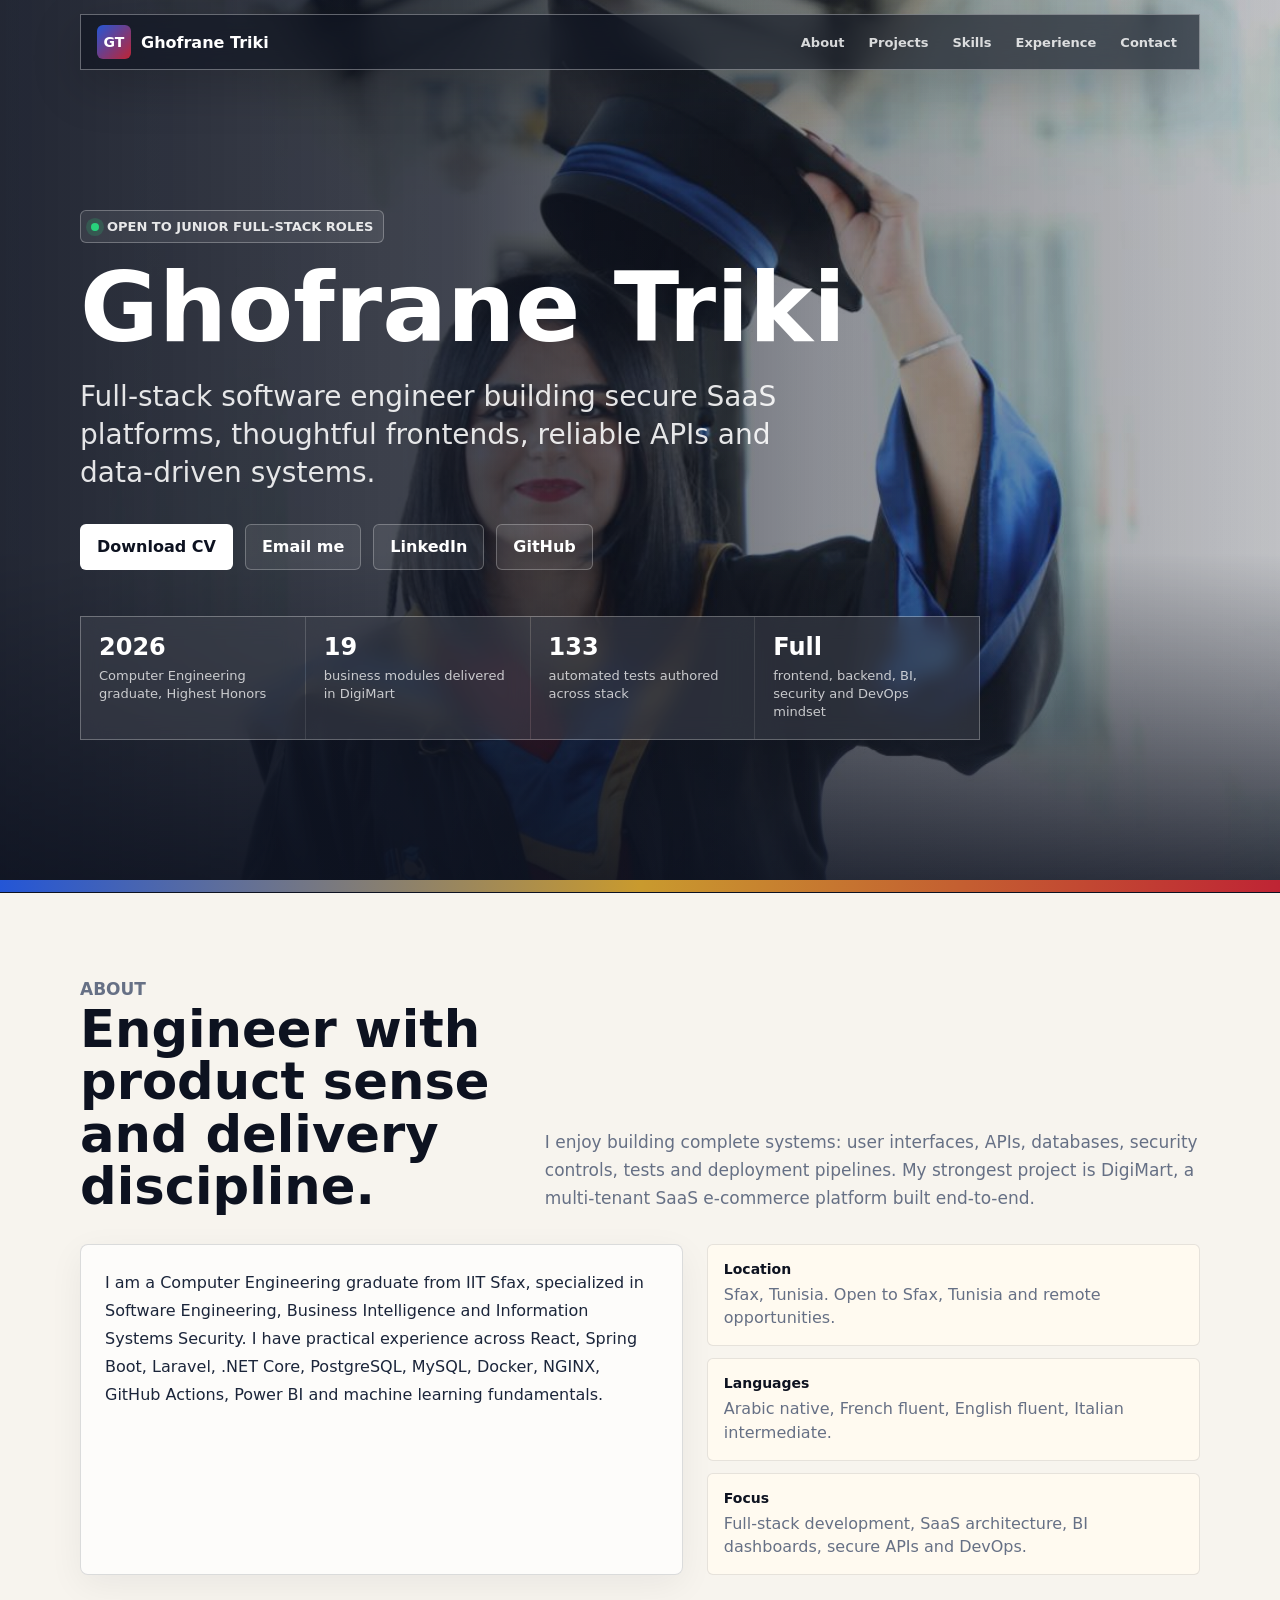
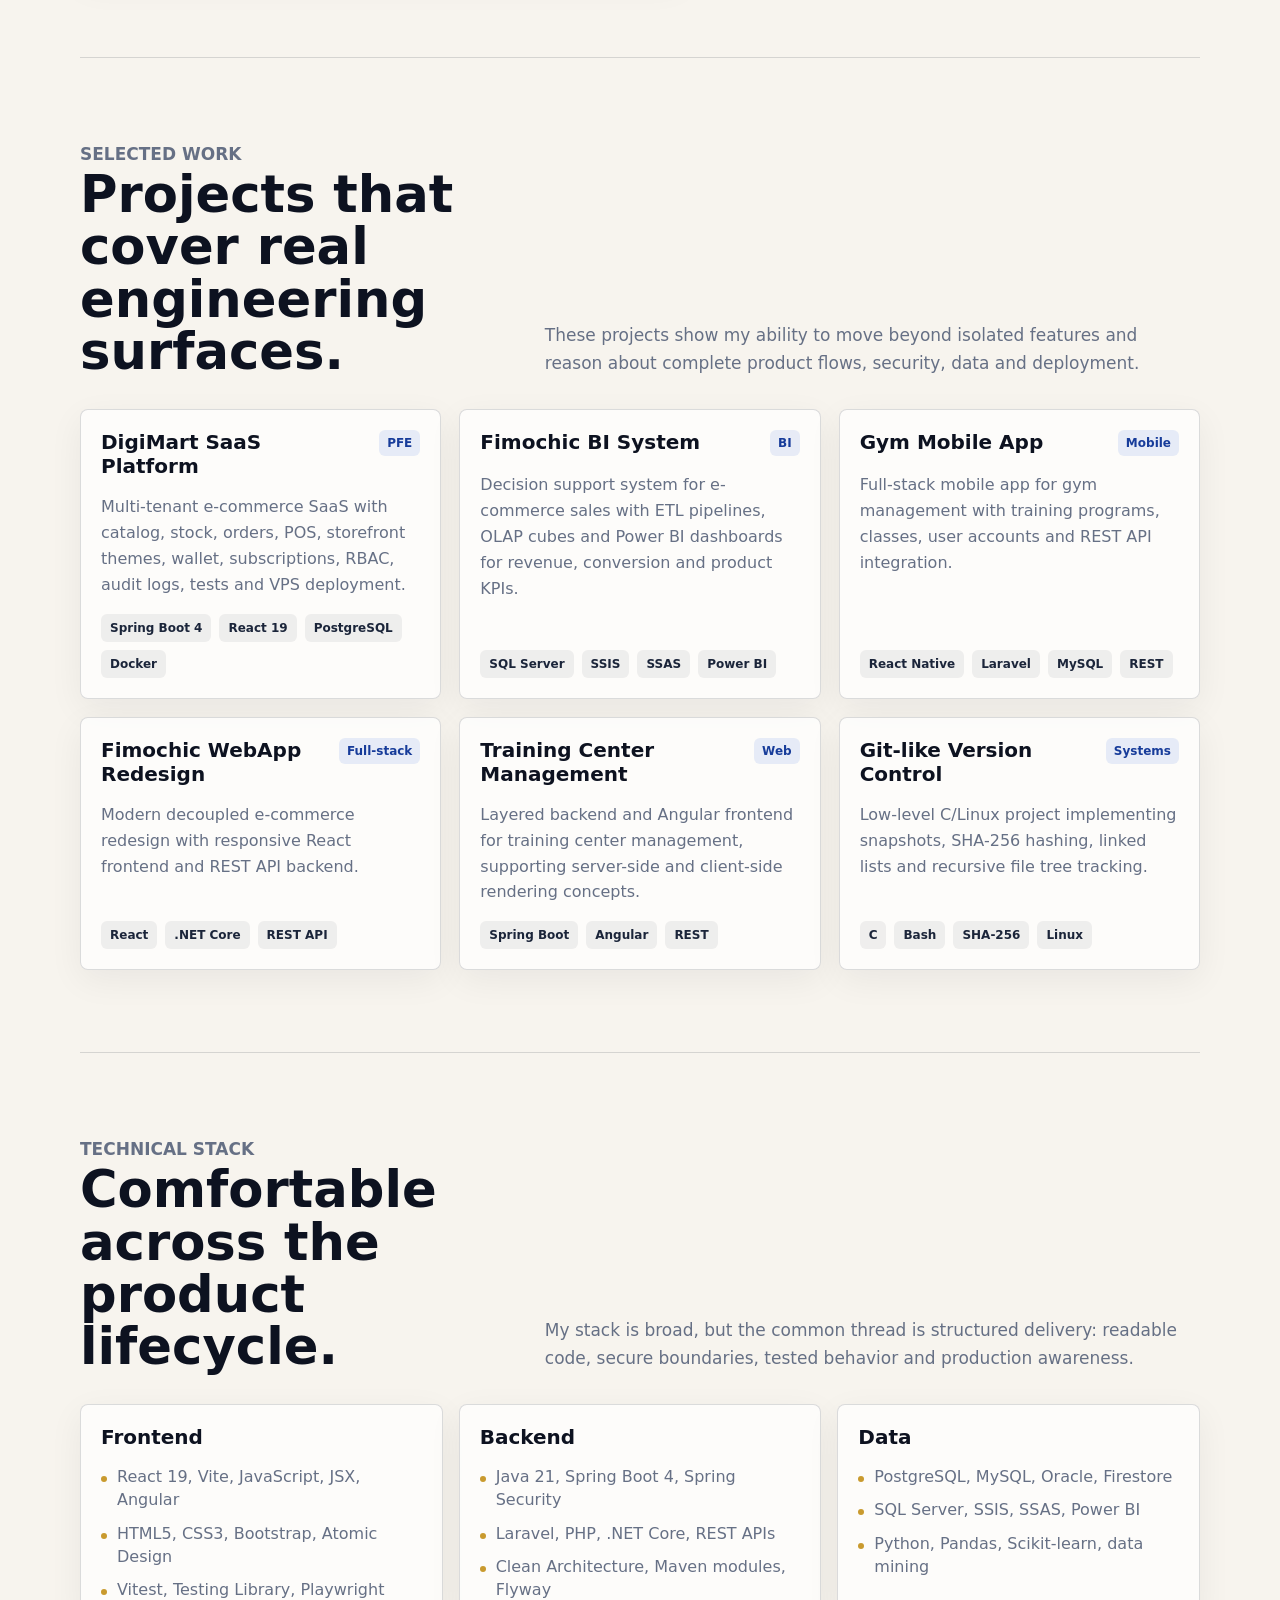
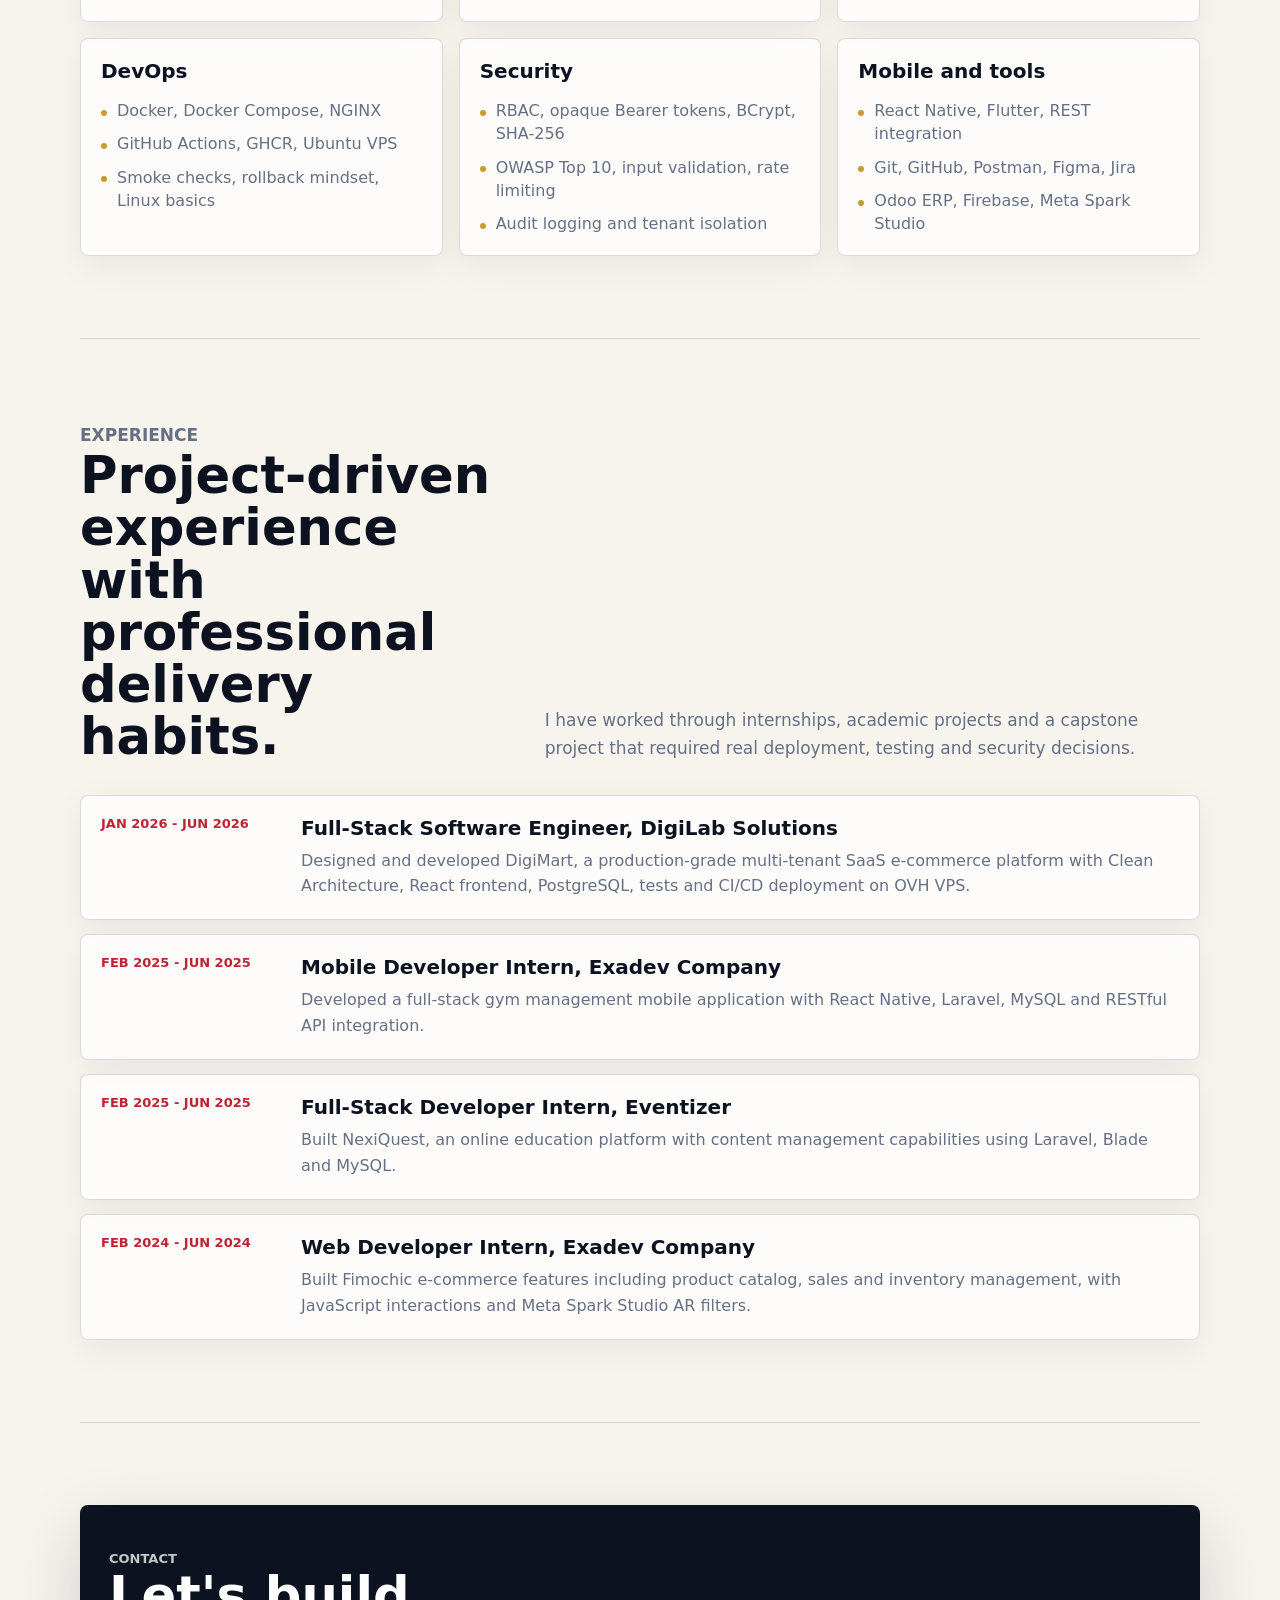
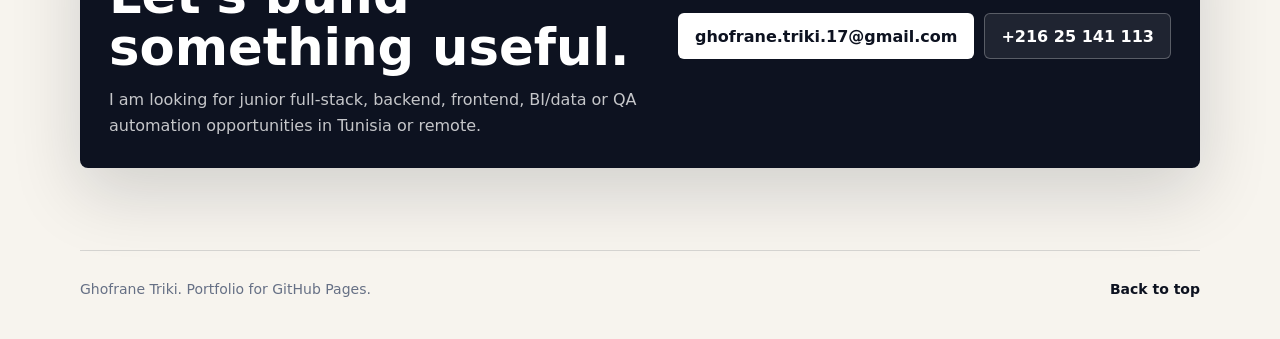
==== index.html @ a8ff37c8 "Redesign portfolio for GitHub Pages" ====
<!DOCTYPE html>
<html lang="en">
<head>
  <meta charset="utf-8">
  <meta name="viewport" content="width=device-width, initial-scale=1">
  <meta name="description" content="Portfolio of Ghofrane Triki, full-stack software engineer specializing in React, Spring Boot, Laravel, BI, security and DevOps.">
  <meta name="theme-color" content="#0d1220">
  <title>Ghofrane Triki | Full-Stack Software Engineer</title>
  <style>
    :root {
      --ink: #0d1220;
      --ink-soft: #1b253a;
      --paper: #f7f4ee;
      --paper-strong: #fffaf0;
      --muted: #667085;
      --line: rgba(13, 18, 32, 0.14);
      --blue: #2456d6;
      --red: #bf2434;
      --gold: #c99a2e;
      --green: #13795b;
      --white: #ffffff;
      --shadow: 0 24px 70px rgba(13, 18, 32, 0.16);
      --radius: 8px;
      color-scheme: light;
      scroll-behavior: smooth;
    }

    * { box-sizing: border-box; }

    body {
      margin: 0;
      font-family: Inter, ui-sans-serif, system-ui, -apple-system, BlinkMacSystemFont, "Segoe UI", sans-serif;
      color: var(--ink);
      background: var(--paper);
      letter-spacing: 0;
      overflow-wrap: break-word;
    }

    a { color: inherit; text-decoration: none; }

    img { max-width: 100%; display: block; }

    .skip-link {
      position: fixed;
      left: 16px;
      top: -60px;
      z-index: 1000;
      background: var(--ink);
      color: var(--white);
      padding: 10px 14px;
      border-radius: 6px;
      transition: top 160ms ease;
    }

    .skip-link:focus { top: 16px; }

    .topbar {
      position: fixed;
      inset: 0 0 auto 0;
      z-index: 50;
      display: flex;
      justify-content: center;
      padding: 14px 18px;
      pointer-events: none;
    }

    .nav {
      width: min(1120px, 100%);
      display: flex;
      align-items: center;
      justify-content: space-between;
      gap: 14px;
      padding: 10px 12px 10px 16px;
      border: 1px solid rgba(255, 255, 255, 0.34);
      background: rgba(13, 18, 32, 0.62);
      backdrop-filter: blur(18px);
      color: var(--white);
      box-shadow: 0 16px 50px rgba(0, 0, 0, 0.18);
      pointer-events: auto;
    }

    .brand {
      display: flex;
      align-items: center;
      gap: 10px;
      font-weight: 800;
      min-width: 0;
    }

    .brand-mark {
      width: 34px;
      height: 34px;
      display: grid;
      place-items: center;
      border-radius: 6px;
      background: linear-gradient(135deg, var(--blue), var(--red));
      color: var(--white);
      font-size: 14px;
      letter-spacing: 0;
      flex: 0 0 auto;
    }

    .brand span:last-child {
      overflow: hidden;
      text-overflow: ellipsis;
      white-space: nowrap;
    }

    .nav-links {
      display: flex;
      align-items: center;
      gap: 4px;
      flex-wrap: wrap;
      justify-content: flex-end;
    }

    .nav-links a {
      font-size: 13px;
      font-weight: 700;
      color: rgba(255, 255, 255, 0.82);
      padding: 9px 10px;
      border-radius: 6px;
    }

    .nav-links a:hover,
    .nav-links a:focus-visible {
      color: var(--white);
      background: rgba(255, 255, 255, 0.12);
      outline: none;
    }

    .hero {
      min-height: 88vh;
      display: grid;
      align-items: end;
      position: relative;
      overflow: hidden;
      color: var(--white);
      isolation: isolate;
      background: var(--ink);
    }

    .hero::before {
      content: "";
      position: absolute;
      inset: 0;
      z-index: -2;
      background:
        linear-gradient(90deg, rgba(13, 18, 32, 0.90) 0%, rgba(13, 18, 32, 0.76) 36%, rgba(13, 18, 32, 0.42) 64%, rgba(13, 18, 32, 0.18) 100%),
        linear-gradient(0deg, rgba(13, 18, 32, 0.86) 0%, rgba(13, 18, 32, 0.10) 38%),
        url("assets/ghofrane-triki-profile.jpeg") center 30% / cover no-repeat;
    }

    .hero::after {
      content: "";
      position: absolute;
      inset: auto 0 0;
      height: 12px;
      z-index: -1;
      background: linear-gradient(90deg, var(--blue), var(--gold), var(--red));
    }

    .hero-inner {
      width: min(1120px, calc(100% - 36px));
      margin: 0 auto;
      padding: 128px 0 70px;
    }

    .eyebrow {
      display: inline-flex;
      align-items: center;
      gap: 8px;
      margin: 0 0 20px;
      padding: 8px 10px;
      border: 1px solid rgba(255, 255, 255, 0.28);
      background: rgba(255, 255, 255, 0.08);
      border-radius: 6px;
      font-size: 13px;
      font-weight: 800;
      text-transform: uppercase;
      color: rgba(255, 255, 255, 0.88);
    }

    .status-dot {
      width: 8px;
      height: 8px;
      background: #28d17c;
      border-radius: 99px;
      box-shadow: 0 0 0 5px rgba(40, 209, 124, 0.18);
    }

    h1 {
      margin: 0;
      max-width: 880px;
      font-size: clamp(42px, 8vw, 96px);
      line-height: 0.95;
      letter-spacing: 0;
    }

    .hero-subtitle {
      max-width: 720px;
      margin: 24px 0 0;
      font-size: clamp(18px, 2.4vw, 28px);
      line-height: 1.35;
      color: rgba(255, 255, 255, 0.88);
    }

    .hero-actions {
      display: flex;
      flex-wrap: wrap;
      gap: 12px;
      margin-top: 32px;
    }

    .button {
      display: inline-flex;
      align-items: center;
      justify-content: center;
      gap: 9px;
      min-height: 46px;
      padding: 12px 16px;
      border-radius: 6px;
      font-weight: 800;
      border: 1px solid transparent;
      transition: transform 160ms ease, background 160ms ease, border-color 160ms ease;
    }

    .button:hover { transform: translateY(-2px); }

    .button.primary {
      background: var(--white);
      color: var(--ink);
    }

    .button.secondary {
      background: rgba(255, 255, 255, 0.08);
      color: var(--white);
      border-color: rgba(255, 255, 255, 0.26);
    }

    .metrics {
      display: grid;
      grid-template-columns: repeat(4, minmax(0, 1fr));
      gap: 1px;
      background: rgba(255, 255, 255, 0.20);
      margin-top: 46px;
      max-width: 900px;
      border: 1px solid rgba(255, 255, 255, 0.18);
    }

    .metric {
      padding: 18px;
      background: rgba(13, 18, 32, 0.42);
      backdrop-filter: blur(10px);
    }

    .metric strong {
      display: block;
      font-size: 24px;
      line-height: 1;
    }

    .metric span {
      display: block;
      margin-top: 8px;
      color: rgba(255, 255, 255, 0.74);
      font-size: 13px;
      line-height: 1.4;
    }

    main {
      width: min(1120px, calc(100% - 36px));
      margin: 0 auto;
    }

    section {
      padding: 82px 0;
      border-bottom: 1px solid var(--line);
    }

    .section-head {
      display: grid;
      grid-template-columns: minmax(0, 0.8fr) minmax(0, 1.2fr);
      gap: 28px;
      align-items: end;
      margin-bottom: 32px;
    }

    .section-label {
      margin: 0 0 10px;
      color: var(--red);
      font-size: 13px;
      font-weight: 900;
      text-transform: uppercase;
    }

    h2 {
      margin: 0;
      font-size: clamp(30px, 4vw, 52px);
      line-height: 1.02;
      letter-spacing: 0;
    }

    .section-head p {
      margin: 0;
      color: var(--muted);
      font-size: 17px;
      line-height: 1.65;
    }

    .about-grid {
      display: grid;
      grid-template-columns: 1.1fr 0.9fr;
      gap: 24px;
      align-items: stretch;
    }

    .panel,
    .project-card,
    .timeline-item,
    .skill-block,
    .contact-panel {
      background: rgba(255, 255, 255, 0.72);
      border: 1px solid var(--line);
      border-radius: var(--radius);
      box-shadow: 0 10px 35px rgba(13, 18, 32, 0.06);
    }

    .panel { padding: 24px; }

    .panel p {
      margin: 0;
      color: var(--ink-soft);
      line-height: 1.75;
      font-size: 16px;
    }

    .quick-facts {
      display: grid;
      gap: 12px;
      margin: 0;
      padding: 0;
      list-style: none;
    }

    .quick-facts li {
      display: grid;
      gap: 6px;
      padding: 16px;
      border: 1px solid rgba(13, 18, 32, 0.10);
      border-radius: 6px;
      background: var(--paper-strong);
    }

    .quick-facts strong { font-size: 14px; }
    .quick-facts span { color: var(--muted); line-height: 1.45; }

    .project-grid {
      display: grid;
      grid-template-columns: repeat(3, minmax(0, 1fr));
      gap: 18px;
    }

    .project-card {
      padding: 20px;
      min-height: 100%;
      display: flex;
      flex-direction: column;
      gap: 16px;
    }

    .project-top {
      display: flex;
      align-items: flex-start;
      justify-content: space-between;
      gap: 14px;
    }

    .project-card h3,
    .skill-block h3,
    .timeline-item h3 {
      margin: 0;
      font-size: 20px;
      line-height: 1.2;
    }

    .tag {
      display: inline-flex;
      align-items: center;
      padding: 6px 8px;
      border-radius: 6px;
      background: rgba(36, 86, 214, 0.10);
      color: #173c9a;
      font-size: 12px;
      font-weight: 900;
      white-space: nowrap;
    }

    .project-card p {
      margin: 0;
      color: var(--muted);
      line-height: 1.62;
      flex: 1;
    }

    .chips {
      display: flex;
      flex-wrap: wrap;
      gap: 8px;
    }

    .chip {
      padding: 7px 9px;
      border-radius: 6px;
      background: rgba(13, 18, 32, 0.06);
      color: var(--ink-soft);
      font-size: 12px;
      font-weight: 800;
    }

    .skills-grid {
      display: grid;
      grid-template-columns: repeat(3, minmax(0, 1fr));
      gap: 16px;
    }

    .skill-block {
      padding: 20px;
    }

    .skill-block ul {
      margin: 16px 0 0;
      padding: 0;
      list-style: none;
      display: grid;
      gap: 10px;
    }

    .skill-block li {
      color: var(--muted);
      line-height: 1.45;
      padding-left: 16px;
      position: relative;
    }

    .skill-block li::before {
      content: "";
      position: absolute;
      left: 0;
      top: 0.68em;
      width: 6px;
      height: 6px;
      border-radius: 99px;
      background: var(--gold);
    }

    .timeline {
      display: grid;
      gap: 14px;
    }

    .timeline-item {
      display: grid;
      grid-template-columns: 180px 1fr;
      gap: 20px;
      padding: 20px;
    }

    .timeline-date {
      color: var(--red);
      font-weight: 900;
      font-size: 13px;
      text-transform: uppercase;
    }

    .timeline-item p {
      margin: 8px 0 0;
      color: var(--muted);
      line-height: 1.62;
    }

    .contact-panel {
      padding: 28px;
      display: grid;
      grid-template-columns: 1fr auto;
      gap: 24px;
      align-items: center;
      background: var(--ink);
      color: var(--white);
      box-shadow: var(--shadow);
    }

    .contact-panel h2 { color: var(--white); }

    .contact-panel p {
      margin: 14px 0 0;
      color: rgba(255, 255, 255, 0.76);
      line-height: 1.62;
    }

    .contact-links {
      display: flex;
      flex-wrap: wrap;
      justify-content: flex-end;
      gap: 10px;
    }

    footer {
      width: min(1120px, calc(100% - 36px));
      margin: 0 auto;
      padding: 30px 0 42px;
      color: var(--muted);
      font-size: 14px;
      display: flex;
      justify-content: space-between;
      gap: 14px;
      flex-wrap: wrap;
    }

    .back-to-top {
      color: var(--ink);
      font-weight: 800;
    }

    @media (max-width: 900px) {
      .nav { align-items: flex-start; }
      .nav-links a { padding: 8px; }
      .metrics,
      .project-grid,
      .skills-grid,
      .about-grid,
      .section-head,
      .contact-panel {
        grid-template-columns: 1fr;
      }
      .contact-links { justify-content: flex-start; }
      .timeline-item { grid-template-columns: 1fr; }
    }

    @media (max-width: 640px) {
      .topbar { padding: 10px; }
      .nav-links { display: none; }
      .hero { min-height: 86vh; }
      .hero-inner {
        width: calc(100vw - 36px);
        max-width: calc(100vw - 36px);
        padding-top: 104px;
      }
      .hero-subtitle {
        max-width: 320px;
        font-size: 17px;
      }
      .metrics { grid-template-columns: 1fr; }
      section { padding: 58px 0; }
      .button { width: 100%; }
      .hero-actions { width: 100%; }
    }
  </style>
</head>
<body>
  <a class="skip-link" href="#main">Skip to content</a>

  <header class="topbar" aria-label="Primary navigation">
    <nav class="nav">
      <a class="brand" href="#top" aria-label="Ghofrane Triki home">
        <span class="brand-mark">GT</span>
        <span>Ghofrane Triki</span>
      </a>
      <div class="nav-links">
        <a href="#about">About</a>
        <a href="#projects">Projects</a>
        <a href="#skills">Skills</a>
        <a href="#experience">Experience</a>
        <a href="#contact">Contact</a>
      </div>
    </nav>
  </header>

  <section id="top" class="hero" aria-label="Portfolio hero">
    <div class="hero-inner">
      <p class="eyebrow"><span class="status-dot" aria-hidden="true"></span> Open to junior full-stack roles</p>
      <h1>Ghofrane Triki</h1>
      <p class="hero-subtitle">
        Full-stack software engineer building secure SaaS platforms, thoughtful frontends, reliable APIs and data-driven systems.
      </p>
      <div class="hero-actions">
        <a class="button primary" href="assets/Ghofrane_Triki_CV.pdf" download>Download CV</a>
        <a class="button secondary" href="mailto:ghofrane.triki.17@gmail.com">Email me</a>
        <a class="button secondary" href="https://www.linkedin.com/in/ghofrane-triki" target="_blank" rel="noreferrer">LinkedIn</a>
        <a class="button secondary" href="https://github.com/ghofranetriki17" target="_blank" rel="noreferrer">GitHub</a>
      </div>
      <div class="metrics">
        <div class="metric"><strong>2026</strong><span>Computer Engineering graduate, Highest Honors</span></div>
        <div class="metric"><strong>19</strong><span>business modules delivered in DigiMart</span></div>
        <div class="metric"><strong>133</strong><span>automated tests authored across stack</span></div>
        <div class="metric"><strong>Full</strong><span>frontend, backend, BI, security and DevOps mindset</span></div>
      </div>
    </div>
  </section>

  <main id="main">
    <section id="about">
      <div class="section-head">
        <div>
          <p class="section-label">About</p>
          <h2>Engineer with product sense and delivery discipline.</h2>
        </div>
        <p>
          I enjoy building complete systems: user interfaces, APIs, databases, security controls, tests and deployment pipelines. My strongest project is DigiMart, a multi-tenant SaaS e-commerce platform built end-to-end.
        </p>
      </div>
      <div class="about-grid">
        <article class="panel">
          <p>
            I am a Computer Engineering graduate from IIT Sfax, specialized in Software Engineering, Business Intelligence and Information Systems Security. I have practical experience across React, Spring Boot, Laravel, .NET Core, PostgreSQL, MySQL, Docker, NGINX, GitHub Actions, Power BI and machine learning fundamentals.
          </p>
        </article>
        <ul class="quick-facts">
          <li><strong>Location</strong><span>Sfax, Tunisia. Open to Sfax, Tunisia and remote opportunities.</span></li>
          <li><strong>Languages</strong><span>Arabic native, French fluent, English fluent, Italian intermediate.</span></li>
          <li><strong>Focus</strong><span>Full-stack development, SaaS architecture, BI dashboards, secure APIs and DevOps.</span></li>
        </ul>
      </div>
    </section>

    <section id="projects">
      <div class="section-head">
        <div>
          <p class="section-label">Selected work</p>
          <h2>Projects that cover real engineering surfaces.</h2>
        </div>
        <p>
          These projects show my ability to move beyond isolated features and reason about complete product flows, security, data and deployment.
        </p>
      </div>
      <div class="project-grid">
        <article class="project-card">
          <div class="project-top">
            <h3>DigiMart SaaS Platform</h3>
            <span class="tag">PFE</span>
          </div>
          <p>Multi-tenant e-commerce SaaS with catalog, stock, orders, POS, storefront themes, wallet, subscriptions, RBAC, audit logs, tests and VPS deployment.</p>
          <div class="chips">
            <span class="chip">Spring Boot 4</span><span class="chip">React 19</span><span class="chip">PostgreSQL</span><span class="chip">Docker</span>
          </div>
        </article>
        <article class="project-card">
          <div class="project-top">
            <h3>Fimochic BI System</h3>
            <span class="tag">BI</span>
          </div>
          <p>Decision support system for e-commerce sales with ETL pipelines, OLAP cubes and Power BI dashboards for revenue, conversion and product KPIs.</p>
          <div class="chips">
            <span class="chip">SQL Server</span><span class="chip">SSIS</span><span class="chip">SSAS</span><span class="chip">Power BI</span>
          </div>
        </article>
        <article class="project-card">
          <div class="project-top">
            <h3>Gym Mobile App</h3>
            <span class="tag">Mobile</span>
          </div>
          <p>Full-stack mobile app for gym management with training programs, classes, user accounts and REST API integration.</p>
          <div class="chips">
            <span class="chip">React Native</span><span class="chip">Laravel</span><span class="chip">MySQL</span><span class="chip">REST</span>
          </div>
        </article>
        <article class="project-card">
          <div class="project-top">
            <h3>Fimochic WebApp Redesign</h3>
            <span class="tag">Full-stack</span>
          </div>
          <p>Modern decoupled e-commerce redesign with responsive React frontend and REST API backend.</p>
          <div class="chips">
            <span class="chip">React</span><span class="chip">.NET Core</span><span class="chip">REST API</span>
          </div>
        </article>
        <article class="project-card">
          <div class="project-top">
            <h3>Training Center Management</h3>
            <span class="tag">Web</span>
          </div>
          <p>Layered backend and Angular frontend for training center management, supporting server-side and client-side rendering concepts.</p>
          <div class="chips">
            <span class="chip">Spring Boot</span><span class="chip">Angular</span><span class="chip">REST</span>
          </div>
        </article>
        <article class="project-card">
          <div class="project-top">
            <h3>Git-like Version Control</h3>
            <span class="tag">Systems</span>
          </div>
          <p>Low-level C/Linux project implementing snapshots, SHA-256 hashing, linked lists and recursive file tree tracking.</p>
          <div class="chips">
            <span class="chip">C</span><span class="chip">Bash</span><span class="chip">SHA-256</span><span class="chip">Linux</span>
          </div>
        </article>
      </div>
    </section>

    <section id="skills">
      <div class="section-head">
        <div>
          <p class="section-label">Technical stack</p>
          <h2>Comfortable across the product lifecycle.</h2>
        </div>
        <p>
          My stack is broad, but the common thread is structured delivery: readable code, secure boundaries, tested behavior and production awareness.
        </p>
      </div>
      <div class="skills-grid">
        <article class="skill-block">
          <h3>Frontend</h3>
          <ul>
            <li>React 19, Vite, JavaScript, JSX, Angular</li>
            <li>HTML5, CSS3, Bootstrap, Atomic Design</li>
            <li>Vitest, Testing Library, Playwright</li>
          </ul>
        </article>
        <article class="skill-block">
          <h3>Backend</h3>
          <ul>
            <li>Java 21, Spring Boot 4, Spring Security</li>
            <li>Laravel, PHP, .NET Core, REST APIs</li>
            <li>Clean Architecture, Maven modules, Flyway</li>
          </ul>
        </article>
        <article class="skill-block">
          <h3>Data</h3>
          <ul>
            <li>PostgreSQL, MySQL, Oracle, Firestore</li>
            <li>SQL Server, SSIS, SSAS, Power BI</li>
            <li>Python, Pandas, Scikit-learn, data mining</li>
          </ul>
        </article>
        <article class="skill-block">
          <h3>DevOps</h3>
          <ul>
            <li>Docker, Docker Compose, NGINX</li>
            <li>GitHub Actions, GHCR, Ubuntu VPS</li>
            <li>Smoke checks, rollback mindset, Linux basics</li>
          </ul>
        </article>
        <article class="skill-block">
          <h3>Security</h3>
          <ul>
            <li>RBAC, opaque Bearer tokens, BCrypt, SHA-256</li>
            <li>OWASP Top 10, input validation, rate limiting</li>
            <li>Audit logging and tenant isolation</li>
          </ul>
        </article>
        <article class="skill-block">
          <h3>Mobile and tools</h3>
          <ul>
            <li>React Native, Flutter, REST integration</li>
            <li>Git, GitHub, Postman, Figma, Jira</li>
            <li>Odoo ERP, Firebase, Meta Spark Studio</li>
          </ul>
        </article>
      </div>
    </section>

    <section id="experience">
      <div class="section-head">
        <div>
          <p class="section-label">Experience</p>
          <h2>Project-driven experience with professional delivery habits.</h2>
        </div>
        <p>
          I have worked through internships, academic projects and a capstone project that required real deployment, testing and security decisions.
        </p>
      </div>
      <div class="timeline">
        <article class="timeline-item">
          <div class="timeline-date">Jan 2026 - Jun 2026</div>
          <div>
            <h3>Full-Stack Software Engineer, DigiLab Solutions</h3>
            <p>Designed and developed DigiMart, a production-grade multi-tenant SaaS e-commerce platform with Clean Architecture, React frontend, PostgreSQL, tests and CI/CD deployment on OVH VPS.</p>
          </div>
        </article>
        <article class="timeline-item">
          <div class="timeline-date">Feb 2025 - Jun 2025</div>
          <div>
            <h3>Mobile Developer Intern, Exadev Company</h3>
            <p>Developed a full-stack gym management mobile application with React Native, Laravel, MySQL and RESTful API integration.</p>
          </div>
        </article>
        <article class="timeline-item">
          <div class="timeline-date">Feb 2025 - Jun 2025</div>
          <div>
            <h3>Full-Stack Developer Intern, Eventizer</h3>
            <p>Built NexiQuest, an online education platform with content management capabilities using Laravel, Blade and MySQL.</p>
          </div>
        </article>
        <article class="timeline-item">
          <div class="timeline-date">Feb 2024 - Jun 2024</div>
          <div>
            <h3>Web Developer Intern, Exadev Company</h3>
            <p>Built Fimochic e-commerce features including product catalog, sales and inventory management, with JavaScript interactions and Meta Spark Studio AR filters.</p>
          </div>
        </article>
      </div>
    </section>

    <section id="contact">
      <div class="contact-panel">
        <div>
          <p class="section-label">Contact</p>
          <h2>Let's build something useful.</h2>
          <p>I am looking for junior full-stack, backend, frontend, BI/data or QA automation opportunities in Tunisia or remote.</p>
        </div>
        <div class="contact-links">
          <a class="button primary" href="mailto:ghofrane.triki.17@gmail.com">ghofrane.triki.17@gmail.com</a>
          <a class="button secondary" href="tel:+21625141113">+216&nbsp;25&nbsp;141&nbsp;113</a>
        </div>
      </div>
    </section>
  </main>

  <footer>
    <span>Ghofrane Triki. Portfolio for GitHub Pages.</span>
    <a class="back-to-top" href="#top">Back to top</a>
  </footer>
</body>
</html>
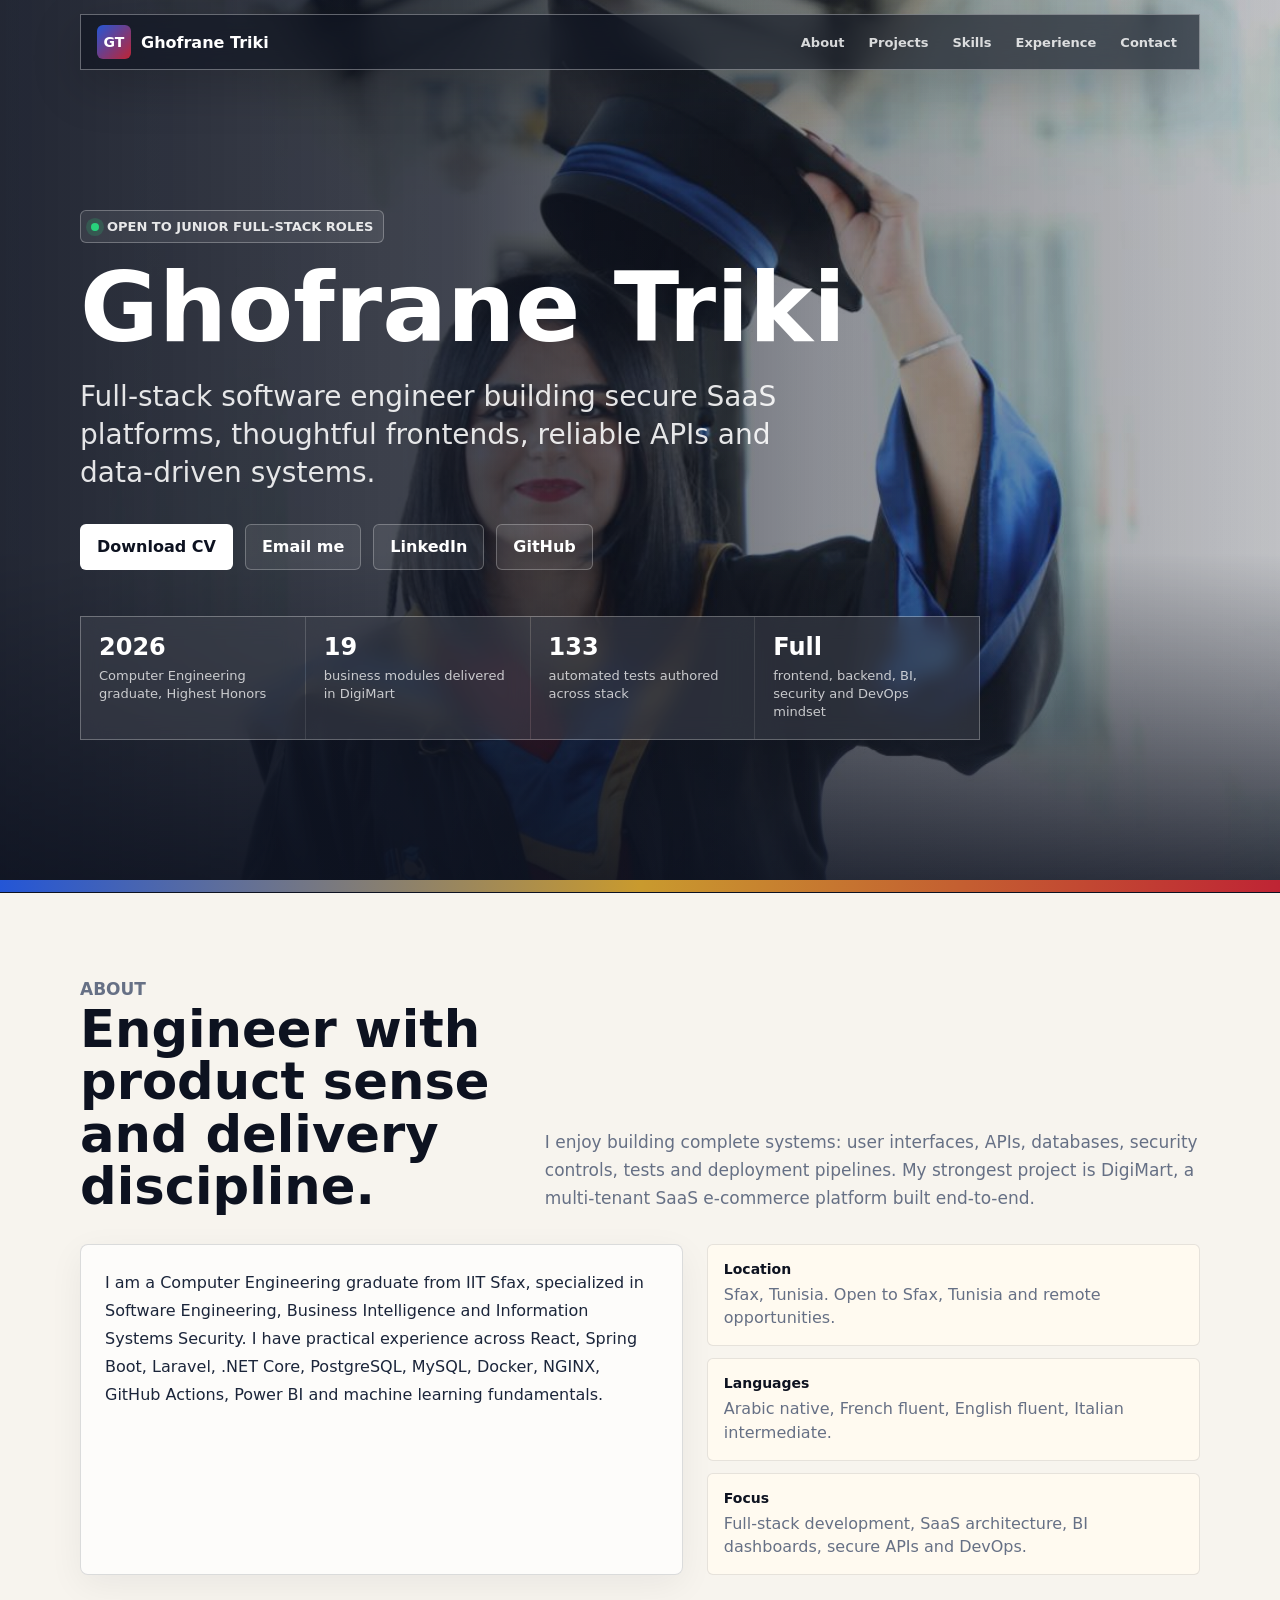
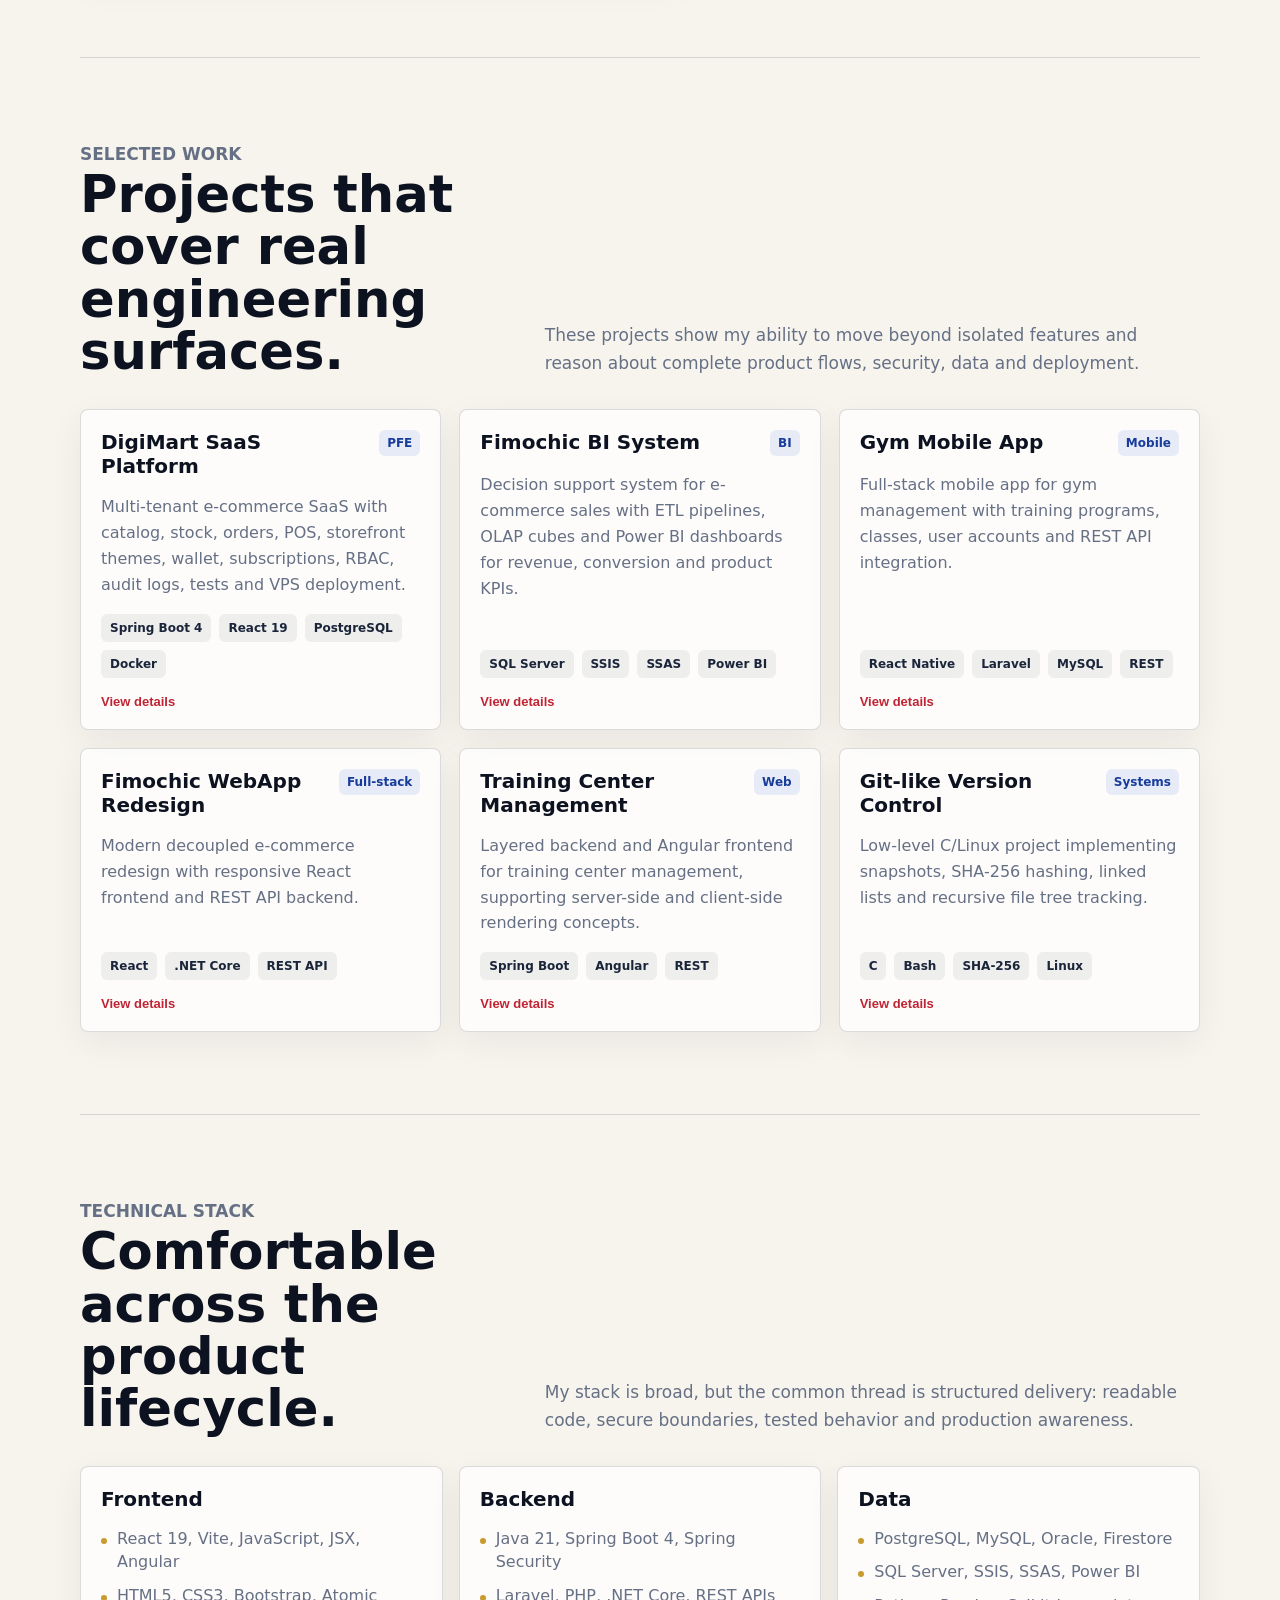
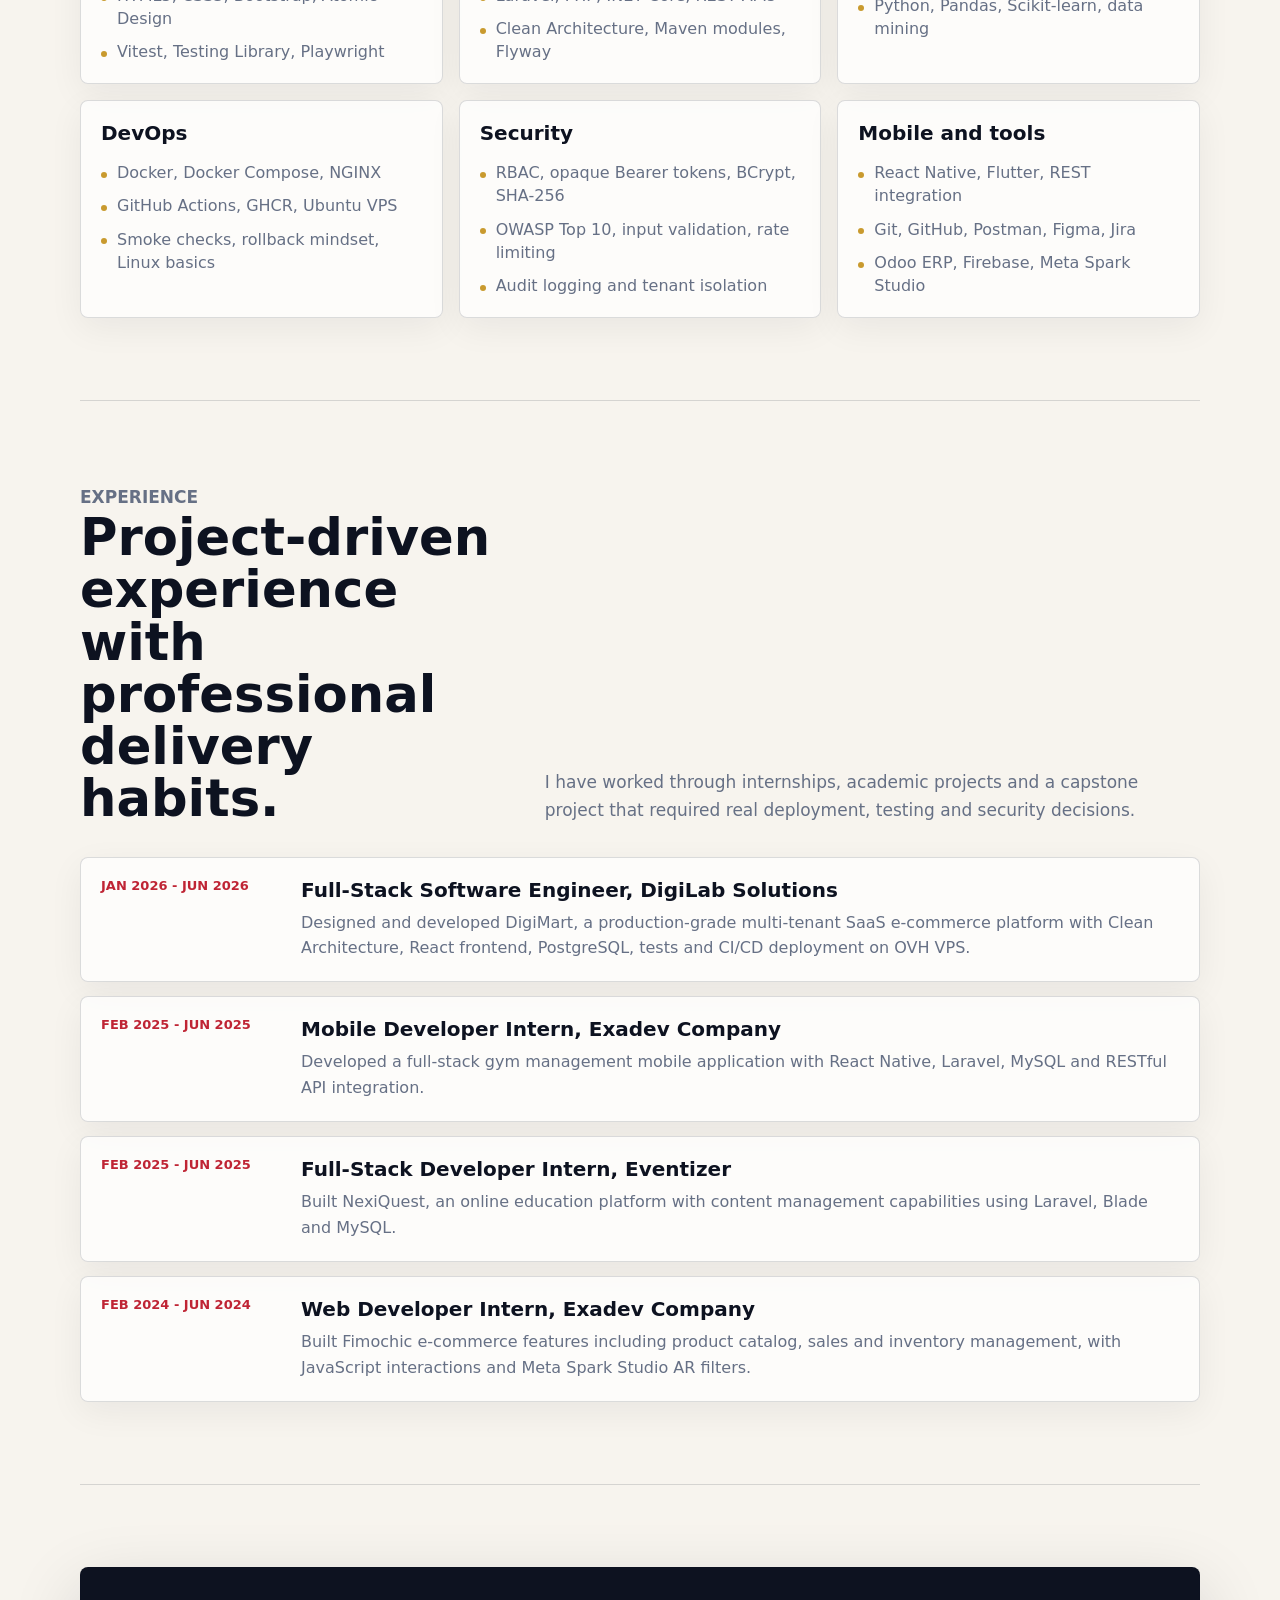
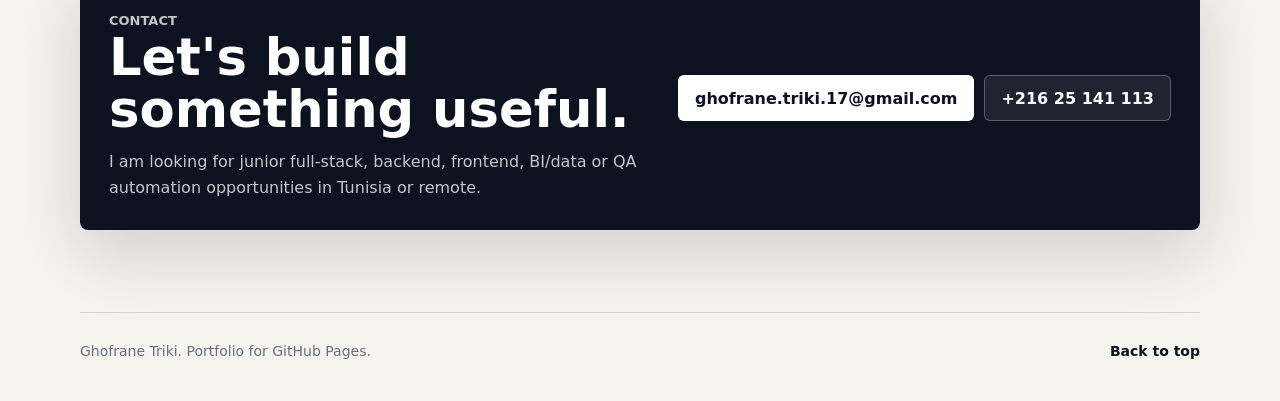
==== commit a275f683: "Add project detail modal" ====
--- a/index.html
+++ b/index.html
@@ -367,6 +367,34 @@
       display: flex;
       flex-direction: column;
       gap: 16px;
+      position: relative;
+      cursor: pointer;
+      transition: transform 160ms ease, border-color 160ms ease, box-shadow 160ms ease;
+    }
+
+    .project-card:hover,
+    .project-card:focus-within {
+      transform: translateY(-4px);
+      border-color: rgba(36, 86, 214, 0.34);
+      box-shadow: 0 18px 45px rgba(13, 18, 32, 0.12);
+    }
+
+    .project-detail-button {
+      align-self: flex-start;
+      margin-top: auto;
+      padding: 0;
+      border: 0;
+      background: transparent;
+      color: var(--red);
+      font-size: 13px;
+      font-weight: 900;
+      cursor: pointer;
+    }
+
+    .project-detail-button:hover,
+    .project-detail-button:focus-visible {
+      color: var(--blue);
+      outline: none;
     }
 
     .project-top {
@@ -522,6 +550,113 @@
       font-weight: 800;
     }
 
+    .modal-backdrop {
+      position: fixed;
+      inset: 0;
+      z-index: 100;
+      display: grid;
+      place-items: center;
+      padding: 24px;
+      background: rgba(13, 18, 32, 0.72);
+      backdrop-filter: blur(12px);
+    }
+
+    .modal-backdrop[hidden] {
+      display: none;
+    }
+
+    .project-modal {
+      width: min(860px, 100%);
+      max-height: min(86vh, 820px);
+      overflow: auto;
+      position: relative;
+      padding: 30px;
+      border-radius: var(--radius);
+      border: 1px solid rgba(255, 255, 255, 0.68);
+      background: var(--paper-strong);
+      box-shadow: var(--shadow);
+    }
+
+    .modal-close {
+      position: absolute;
+      top: 14px;
+      right: 14px;
+      width: 40px;
+      height: 40px;
+      border: 1px solid var(--line);
+      border-radius: 999px;
+      background: var(--white);
+      color: var(--ink);
+      font-size: 24px;
+      font-weight: 800;
+      line-height: 1;
+      cursor: pointer;
+    }
+
+    .modal-close:hover,
+    .modal-close:focus-visible {
+      border-color: rgba(36, 86, 214, 0.34);
+      outline: none;
+    }
+
+    .project-modal h2 {
+      margin: 6px 44px 0 0;
+      font-size: clamp(30px, 4vw, 48px);
+      line-height: 0.98;
+      letter-spacing: 0;
+    }
+
+    .project-modal h3 {
+      margin: 0;
+      font-size: 16px;
+    }
+
+    .project-modal p {
+      color: var(--muted);
+      line-height: 1.7;
+    }
+
+    .modal-meta {
+      display: flex;
+      flex-wrap: wrap;
+      gap: 8px;
+      margin: 18px 0;
+    }
+
+    .modal-meta span {
+      padding: 7px 9px;
+      border-radius: 6px;
+      background: rgba(36, 86, 214, 0.10);
+      color: #173c9a;
+      font-size: 12px;
+      font-weight: 900;
+    }
+
+    .modal-grid {
+      display: grid;
+      grid-template-columns: 1fr 0.86fr;
+      gap: 20px;
+      margin-top: 24px;
+    }
+
+    .modal-panel {
+      padding: 18px;
+      border: 1px solid var(--line);
+      border-radius: 8px;
+      background: rgba(255, 255, 255, 0.64);
+    }
+
+    .modal-panel ul {
+      margin: 14px 0 0;
+      padding-left: 18px;
+      color: var(--muted);
+      line-height: 1.65;
+    }
+
+    body.modal-open {
+      overflow: hidden;
+    }
+
     @media (max-width: 900px) {
       .nav { align-items: flex-start; }
       .nav-links a { padding: 8px; }
@@ -530,6 +665,7 @@
       .skills-grid,
       .about-grid,
       .section-head,
+      .modal-grid,
       .contact-panel {
         grid-template-columns: 1fr;
       }
@@ -554,6 +690,10 @@
       section { padding: 58px 0; }
       .button { width: 100%; }
       .hero-actions { width: 100%; }
+      .project-modal {
+        max-height: 90vh;
+        padding: 22px;
+      }
     }
   </style>
 </head>
@@ -634,7 +774,7 @@
         </p>
       </div>
       <div class="project-grid">
-        <article class="project-card">
+        <article class="project-card" data-project="digimart">
           <div class="project-top">
             <h3>DigiMart SaaS Platform</h3>
             <span class="tag">PFE</span>
@@ -643,8 +783,9 @@
           <div class="chips">
             <span class="chip">Spring Boot 4</span><span class="chip">React 19</span><span class="chip">PostgreSQL</span><span class="chip">Docker</span>
           </div>
-        </article>
-        <article class="project-card">
+          <button class="project-detail-button" type="button">View details</button>
+        </article>
+        <article class="project-card" data-project="fimochic-bi">
           <div class="project-top">
             <h3>Fimochic BI System</h3>
             <span class="tag">BI</span>
@@ -653,8 +794,9 @@
           <div class="chips">
             <span class="chip">SQL Server</span><span class="chip">SSIS</span><span class="chip">SSAS</span><span class="chip">Power BI</span>
           </div>
-        </article>
-        <article class="project-card">
+          <button class="project-detail-button" type="button">View details</button>
+        </article>
+        <article class="project-card" data-project="gym">
           <div class="project-top">
             <h3>Gym Mobile App</h3>
             <span class="tag">Mobile</span>
@@ -663,8 +805,9 @@
           <div class="chips">
             <span class="chip">React Native</span><span class="chip">Laravel</span><span class="chip">MySQL</span><span class="chip">REST</span>
           </div>
-        </article>
-        <article class="project-card">
+          <button class="project-detail-button" type="button">View details</button>
+        </article>
+        <article class="project-card" data-project="fimochic-web">
           <div class="project-top">
             <h3>Fimochic WebApp Redesign</h3>
             <span class="tag">Full-stack</span>
@@ -673,8 +816,9 @@
           <div class="chips">
             <span class="chip">React</span><span class="chip">.NET Core</span><span class="chip">REST API</span>
           </div>
-        </article>
-        <article class="project-card">
+          <button class="project-detail-button" type="button">View details</button>
+        </article>
+        <article class="project-card" data-project="training-center">
           <div class="project-top">
             <h3>Training Center Management</h3>
             <span class="tag">Web</span>
@@ -683,8 +827,9 @@
           <div class="chips">
             <span class="chip">Spring Boot</span><span class="chip">Angular</span><span class="chip">REST</span>
           </div>
-        </article>
-        <article class="project-card">
+          <button class="project-detail-button" type="button">View details</button>
+        </article>
+        <article class="project-card" data-project="git-control">
           <div class="project-top">
             <h3>Git-like Version Control</h3>
             <span class="tag">Systems</span>
@@ -693,6 +838,7 @@
           <div class="chips">
             <span class="chip">C</span><span class="chip">Bash</span><span class="chip">SHA-256</span><span class="chip">Linux</span>
           </div>
+          <button class="project-detail-button" type="button">View details</button>
         </article>
       </div>
     </section>
@@ -820,5 +966,174 @@
     <span>Ghofrane Triki. Portfolio for GitHub Pages.</span>
     <a class="back-to-top" href="#top">Back to top</a>
   </footer>
+
+  <div class="modal-backdrop" id="project-modal" hidden>
+    <section class="project-modal" role="dialog" aria-modal="true" aria-labelledby="project-modal-title">
+      <button class="modal-close" type="button" aria-label="Close project details">
+        <span aria-hidden="true">&times;</span>
+      </button>
+      <p class="section-label" id="project-modal-label"></p>
+      <h2 id="project-modal-title">Project details</h2>
+      <p id="project-modal-summary"></p>
+      <div class="modal-meta" id="project-modal-meta"></div>
+      <div class="modal-grid">
+        <div class="modal-panel">
+          <h3>What I built</h3>
+          <ul id="project-modal-highlights"></ul>
+        </div>
+        <div class="modal-panel">
+          <h3>Technical stack</h3>
+          <div class="chips" id="project-modal-stack"></div>
+        </div>
+      </div>
+    </section>
+  </div>
+
+  <script>
+    const projectDetails = {
+      digimart: {
+        label: "Capstone project",
+        title: "DigiMart SaaS Platform",
+        summary: "A production-oriented multi-tenant e-commerce SaaS built as my final engineering project. It covers the seller dashboard, public storefronts, POS, catalog, orders, stock, themes, subscriptions, wallet and deployment.",
+        meta: ["Java 21", "Spring Boot 4", "React 19", "PostgreSQL", "Docker", "OVH VPS"],
+        highlights: [
+          "Built a modular backend with Clean Architecture across domain, application, infrastructure and api modules.",
+          "Implemented tenant isolation, RBAC, opaque Bearer tokens, BCrypt passwords, audit logs and public rate limiting.",
+          "Delivered catalog, stock, order, POS, storefront, promotion, theme, wallet and subscription workflows.",
+          "Added CI/CD with GitHub Actions, GHCR images, Docker Compose, NGINX, smoke checks and rollback-minded deployment."
+        ],
+        stack: ["Spring Boot", "Spring Security", "JPA", "Flyway", "React", "Vite", "Playwright", "Testcontainers", "Docker", "NGINX"]
+      },
+      "fimochic-bi": {
+        label: "Business intelligence",
+        title: "Fimochic BI System",
+        summary: "A BI decision-support project for an e-commerce activity, focused on transforming sales data into indicators that help understand revenue, products and customer behavior.",
+        meta: ["BI", "ETL", "OLAP", "Dashboards", "KPIs"],
+        highlights: [
+          "Modeled analytical data around products, sales, customers and business performance indicators.",
+          "Prepared ETL flows to extract, clean and load operational data into a reporting structure.",
+          "Built OLAP cubes and dashboard views for revenue, product and conversion analysis.",
+          "Focused on making business data easier to explore for non-technical decision makers."
+        ],
+        stack: ["SQL Server", "SSIS", "SSAS", "Power BI", "SQL", "Data modeling"]
+      },
+      gym: {
+        label: "Mobile full-stack",
+        title: "Gym Mobile App",
+        summary: "A mobile management app for gym workflows, connecting a React Native frontend to a Laravel backend with REST APIs and a relational MySQL database.",
+        meta: ["React Native", "Laravel", "MySQL", "REST API"],
+        highlights: [
+          "Developed mobile screens for users, programs, classes and gym-management actions.",
+          "Connected the app to backend endpoints for authentication and data operations.",
+          "Worked with a Laravel API and MySQL schema to persist gym data cleanly.",
+          "Handled practical mobile concerns such as API configuration, forms and user flow validation."
+        ],
+        stack: ["React Native", "Expo", "Laravel", "PHP", "MySQL", "REST", "Postman"]
+      },
+      "fimochic-web": {
+        label: "E-commerce redesign",
+        title: "Fimochic WebApp Redesign",
+        summary: "A redesign of an e-commerce experience using a decoupled frontend/backend approach, with a responsive React interface and REST API integration.",
+        meta: ["E-commerce", "Responsive UI", ".NET Core", "React"],
+        highlights: [
+          "Reworked storefront and catalog screens into a cleaner, responsive user interface.",
+          "Connected frontend components to backend REST endpoints for product and sales flows.",
+          "Improved the separation between interface concerns and backend business data.",
+          "Practiced full-stack debugging across browser UI, API calls and backend responses."
+        ],
+        stack: ["React", "JavaScript", ".NET Core", "REST API", "HTML", "CSS"]
+      },
+      "training-center": {
+        label: "Web application",
+        title: "Training Center Management",
+        summary: "A training-center management project using a layered backend and Angular frontend, focused on common business workflows and REST-based integration.",
+        meta: ["Spring Boot", "Angular", "REST", "Layered architecture"],
+        highlights: [
+          "Implemented backend endpoints for managing training-center data and operations.",
+          "Built Angular screens that consume REST APIs and present structured management views.",
+          "Applied layered architecture principles to separate controllers, services and persistence.",
+          "Worked through server-side and client-side rendering concepts during implementation."
+        ],
+        stack: ["Spring Boot", "Angular", "TypeScript", "REST", "Java", "SQL"]
+      },
+      "git-control": {
+        label: "Systems project",
+        title: "Git-like Version Control",
+        summary: "A low-level Linux/C project that reproduces core version-control ideas through file snapshots, hashing and recursive tree tracking.",
+        meta: ["C", "Linux", "SHA-256", "File system"],
+        highlights: [
+          "Implemented snapshot logic to track file versions and repository states.",
+          "Used SHA-256 hashing to identify file contents and detect changes.",
+          "Worked with linked lists and recursive traversal for file-tree operations.",
+          "Strengthened understanding of how developer tools can be built close to the operating system."
+        ],
+        stack: ["C", "Bash", "Linux", "SHA-256", "Data structures", "File I/O"]
+      }
+    };
+
+    const modal = document.getElementById("project-modal");
+    const modalClose = modal.querySelector(".modal-close");
+    const modalLabel = document.getElementById("project-modal-label");
+    const modalTitle = document.getElementById("project-modal-title");
+    const modalSummary = document.getElementById("project-modal-summary");
+    const modalMeta = document.getElementById("project-modal-meta");
+    const modalHighlights = document.getElementById("project-modal-highlights");
+    const modalStack = document.getElementById("project-modal-stack");
+    let lastFocusedElement = null;
+
+    function renderTextList(container, values, elementName, className) {
+      container.textContent = "";
+      values.forEach((value) => {
+        const element = document.createElement(elementName);
+        element.textContent = value;
+        if (className) {
+          element.className = className;
+        }
+        container.appendChild(element);
+      });
+    }
+
+    function openProjectModal(projectKey) {
+      const project = projectDetails[projectKey];
+      if (!project) {
+        return;
+      }
+
+      lastFocusedElement = document.activeElement;
+      modalLabel.textContent = project.label;
+      modalTitle.textContent = project.title;
+      modalSummary.textContent = project.summary;
+      renderTextList(modalMeta, project.meta, "span");
+      renderTextList(modalHighlights, project.highlights, "li");
+      renderTextList(modalStack, project.stack, "span", "chip");
+      modal.hidden = false;
+      document.body.classList.add("modal-open");
+      modalClose.focus();
+    }
+
+    function closeProjectModal() {
+      modal.hidden = true;
+      document.body.classList.remove("modal-open");
+      if (lastFocusedElement) {
+        lastFocusedElement.focus();
+      }
+    }
+
+    document.querySelectorAll(".project-card[data-project]").forEach((card) => {
+      card.addEventListener("click", () => openProjectModal(card.dataset.project));
+    });
+
+    modalClose.addEventListener("click", closeProjectModal);
+    modal.addEventListener("click", (event) => {
+      if (event.target === modal) {
+        closeProjectModal();
+      }
+    });
+    document.addEventListener("keydown", (event) => {
+      if (event.key === "Escape" && !modal.hidden) {
+        closeProjectModal();
+      }
+    });
+  </script>
 </body>
 </html>
